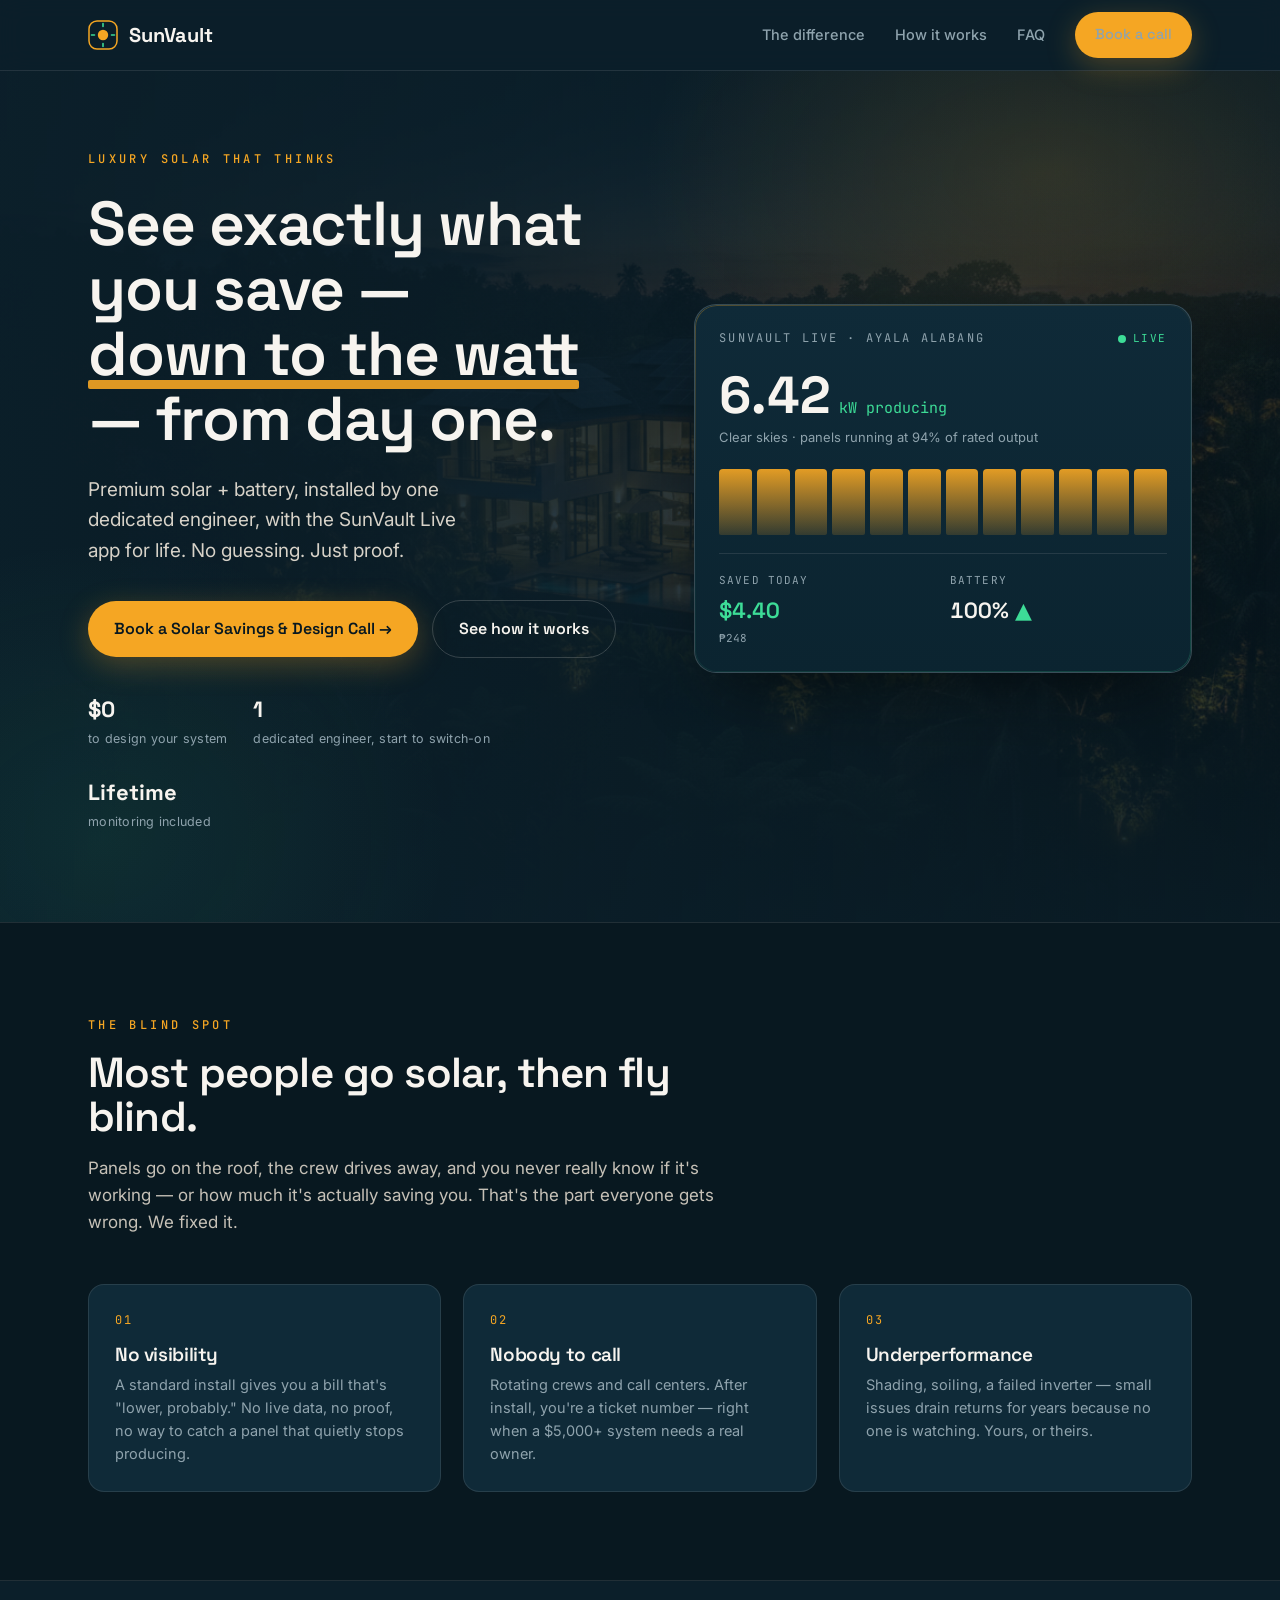
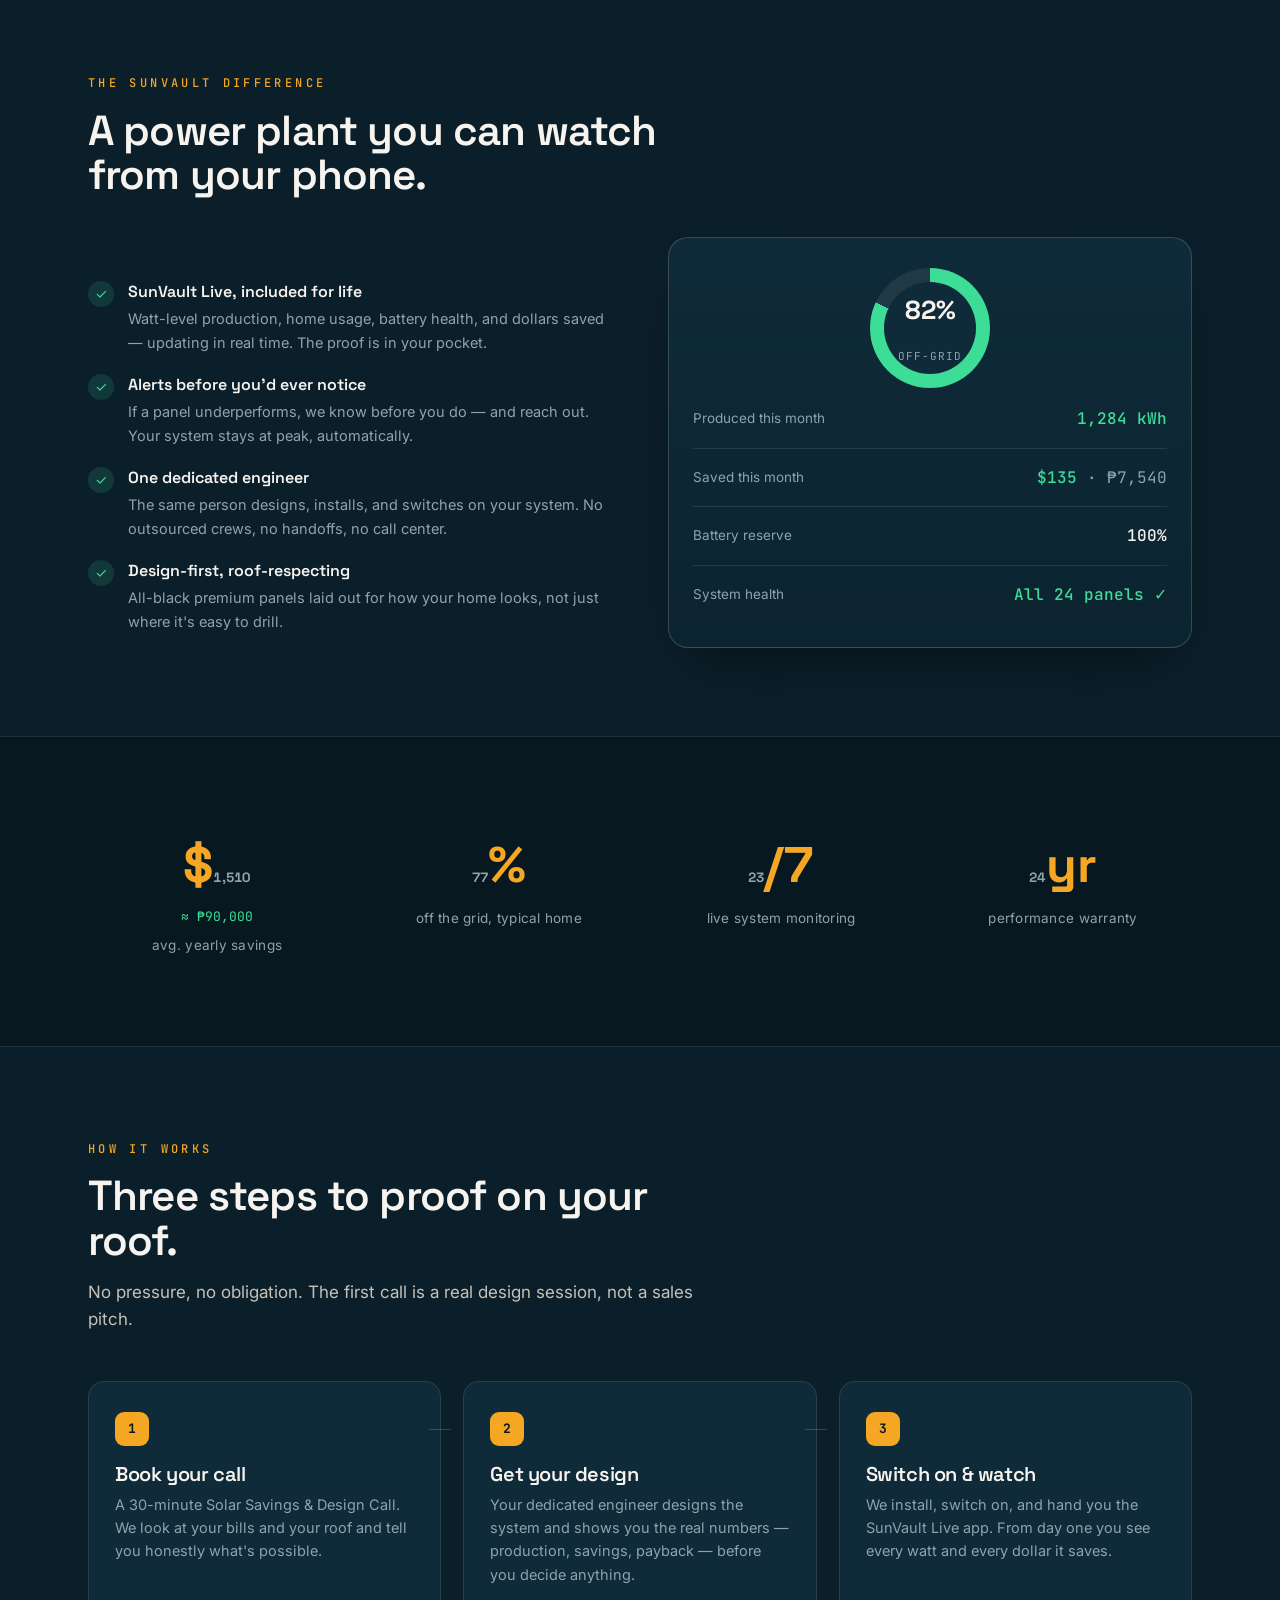
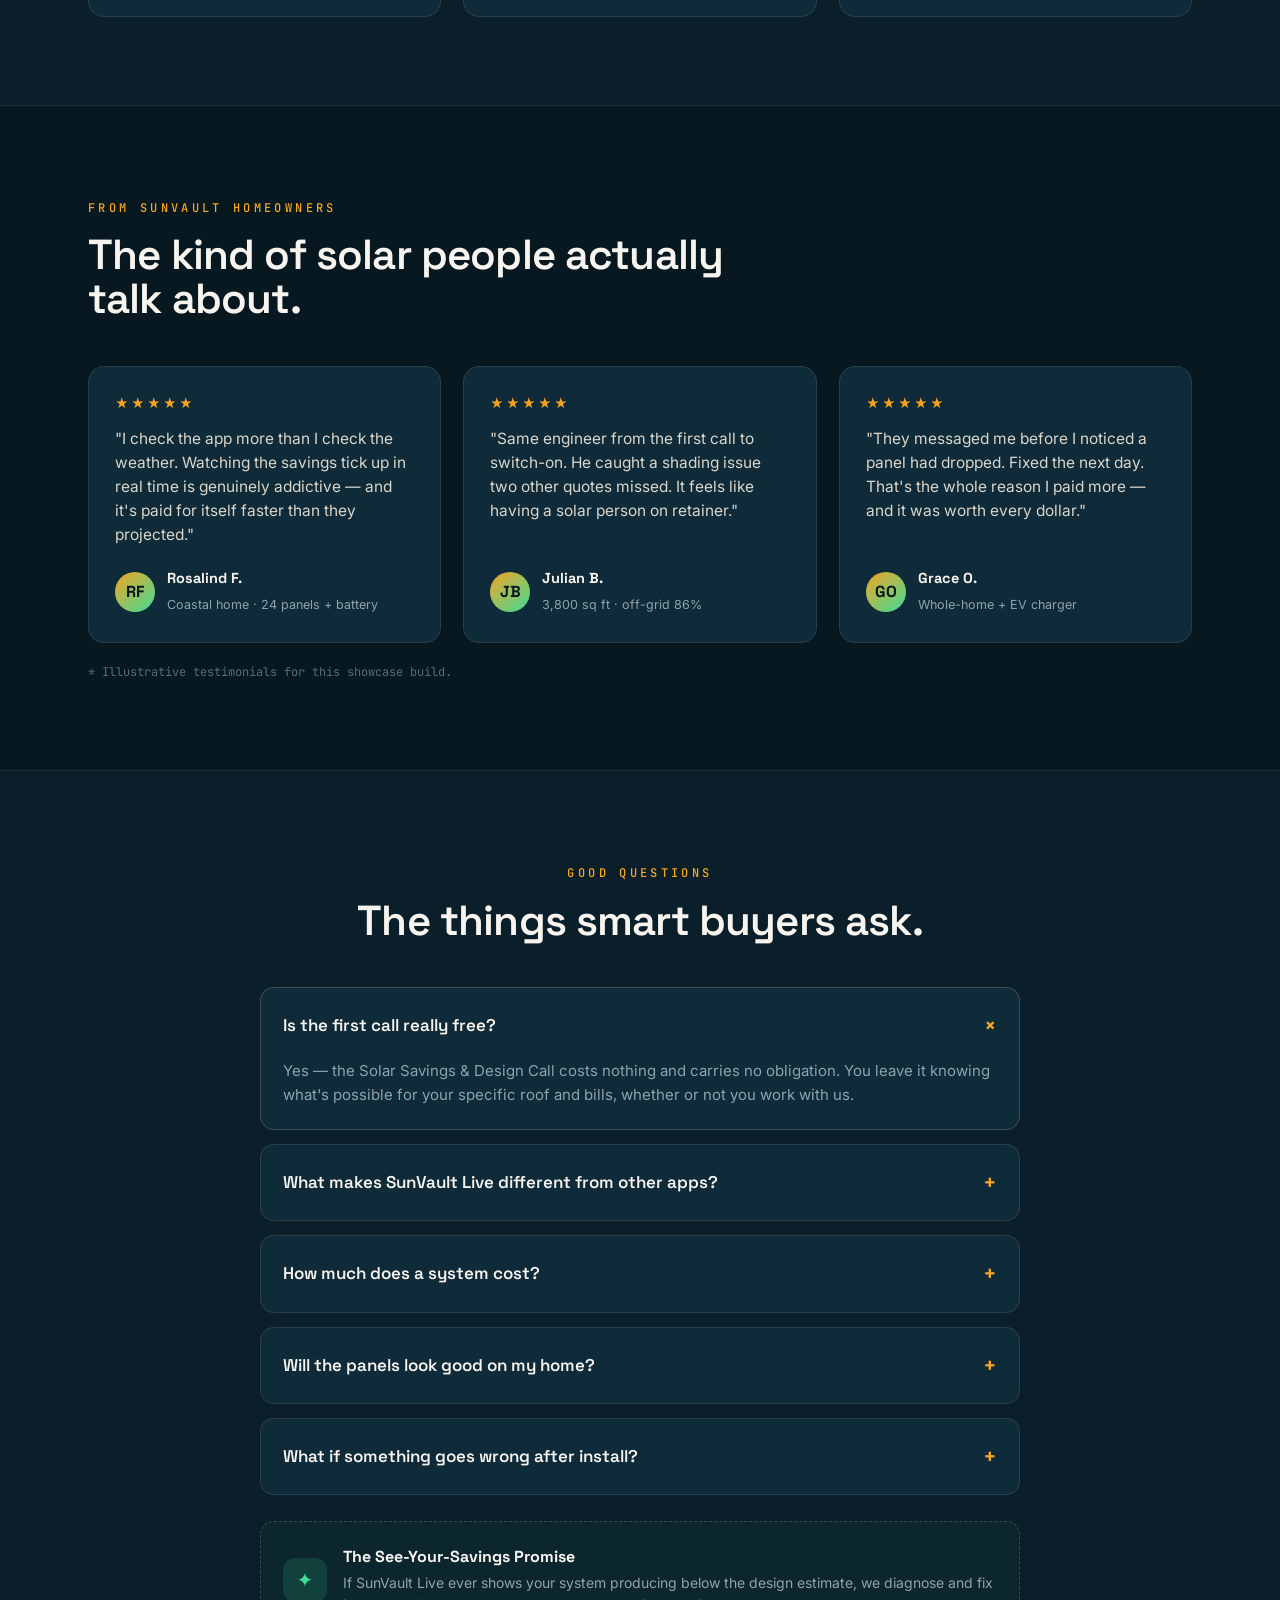
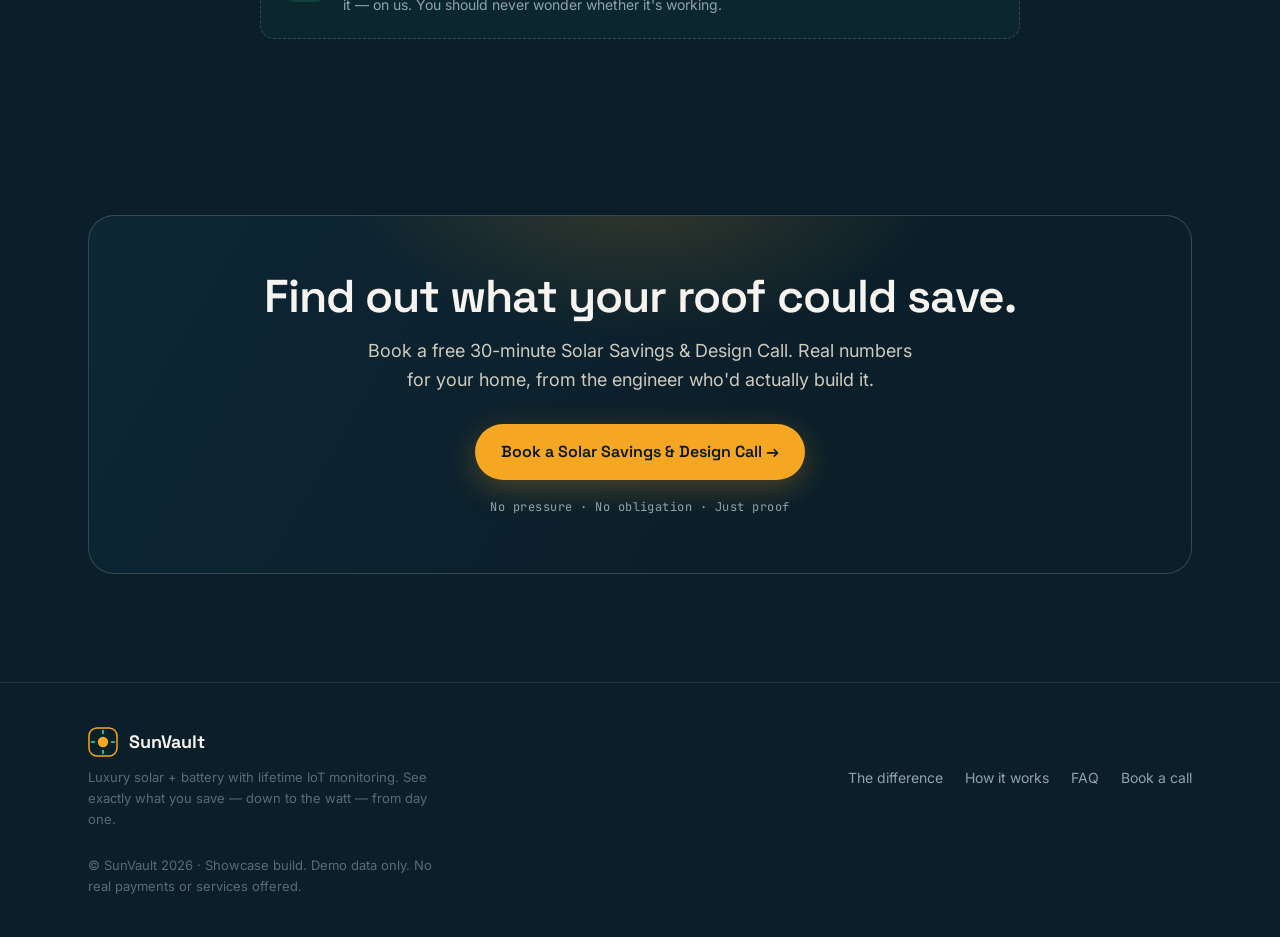
==== landing-page/index.html @ 573a0fbe "SunVault capstone: smart-solar lead-gen system Complete lead-gen system for SunVault (luxury solar +" ====
<!DOCTYPE html>
<html lang="en">
<head>
<meta charset="UTF-8" />
<meta name="viewport" content="width=device-width, initial-scale=1.0" />
<title>SunVault — Luxury Solar That Thinks</title>
<meta name="description" content="Premium solar + battery, installed by one dedicated engineer, with the SunVault Live app for life. See exactly what you save — down to the watt — from day one." />
<link rel="preconnect" href="https://fonts.googleapis.com" />
<link rel="preconnect" href="https://fonts.gstatic.com" crossorigin />
<link href="https://fonts.googleapis.com/css2?family=Space+Grotesk:wght@400;500;600;700&family=Inter:wght@400;500;600&family=JetBrains+Mono:wght@400;500;700&display=swap" rel="stylesheet" />
<style>
  :root{
    --navy:#0B1F2A; --navy-deep:#081820; --navy-panel:#0F2A38;
    --ivory:#F7F4EF; --amber:#F5A623; --amber-deep:#E08A00;
    --green:#3DDC97; --slate:#8FA3AD; --slate-2:#5B6B75;
    --line:rgba(247,244,239,.10); --line-strong:rgba(247,244,239,.18);
    --display:'Space Grotesk',system-ui,sans-serif;
    --body:'Inter',system-ui,sans-serif;
    --mono:'JetBrains Mono',ui-monospace,monospace;
    --maxw:1160px;
  }
  *{box-sizing:border-box;margin:0;padding:0}
  html{scroll-behavior:smooth}
  body{
    background:var(--navy); color:var(--ivory); font-family:var(--body);
    line-height:1.6; -webkit-font-smoothing:antialiased;
    overflow-x:hidden;
  }
  a{color:inherit;text-decoration:none}
  .wrap{max-width:var(--maxw);margin:0 auto;padding:0 28px}
  h1,h2,h3{font-family:var(--display);font-weight:600;line-height:1.05;letter-spacing:-.02em}
  .mono{font-family:var(--mono)}
  .amber{color:var(--amber)} .green{color:var(--green)}
  .eyebrow{
    font-family:var(--mono); font-size:12px; letter-spacing:.28em;
    text-transform:uppercase; color:var(--amber); font-weight:500;
  }

  /* ---------- buttons ---------- */
  .btn{
    display:inline-flex;align-items:center;gap:.6em;
    font-family:var(--display);font-weight:600;font-size:16px;
    padding:15px 26px;border-radius:999px;cursor:pointer;border:0;
    transition:transform .18s ease, box-shadow .18s ease, background .18s ease;
  }
  .btn-primary{background:var(--amber);color:var(--navy-deep);box-shadow:0 8px 30px rgba(245,166,35,.28)}
  .btn-primary:hover{background:var(--amber-deep);transform:translateY(-2px);box-shadow:0 14px 40px rgba(245,166,35,.36)}
  .btn-ghost{background:transparent;color:var(--ivory);border:1px solid var(--line-strong)}
  .btn-ghost:hover{border-color:var(--amber);color:var(--amber)}
  .btn-sm{padding:11px 20px;font-size:14px}

  /* ---------- nav ---------- */
  header.nav{position:sticky;top:0;z-index:50;background:rgba(11,31,42,.82);backdrop-filter:blur(12px);border-bottom:1px solid var(--line)}
  .nav-in{display:flex;align-items:center;justify-content:space-between;height:70px}
  .logo{display:flex;align-items:center;gap:11px;font-family:var(--display);font-weight:700;font-size:20px;letter-spacing:-.01em}
  .logo .mark{width:30px;height:30px;position:relative;flex:0 0 auto}
  .nav-links{display:flex;align-items:center;gap:30px}
  .nav-links a{font-size:14.5px;color:var(--slate);font-weight:500;transition:color .16s}
  .nav-links a:hover{color:var(--ivory)}
  @media(max-width:820px){.nav-links a:not(.btn){display:none}}

  /* ---------- hero ---------- */
  .hero{position:relative;padding:74px 0 90px;overflow:hidden;background:#081820 url("assets/hero.png") center/cover no-repeat}
  .hero:before{content:"";position:absolute;inset:0;background:
    radial-gradient(680px 420px at 82% 12%, rgba(245,166,35,.14), transparent 60%),
    radial-gradient(560px 480px at 8% 90%, rgba(61,220,151,.08), transparent 62%),
    linear-gradient(90deg, rgba(11,31,42,.95) 0%, rgba(11,31,42,.80) 40%, rgba(11,31,42,.42) 100%),
    linear-gradient(180deg, rgba(8,24,32,.82) 0%, rgba(8,24,32,.32) 26%, rgba(8,24,32,.55) 72%, rgba(8,24,32,.97) 100%);
    pointer-events:none}
  .hero-grid{position:relative;display:grid;grid-template-columns:1.05fr .95fr;gap:56px;align-items:center}
  .hero h1{font-size:clamp(38px,5.2vw,62px);margin:20px 0 0}
  .hero h1 .u{position:relative;white-space:nowrap}
  .hero h1 .u:after{content:"";position:absolute;left:0;right:0;bottom:.06em;height:.14em;background:var(--amber);opacity:.9;border-radius:2px}
  .hero p.lede{font-size:19px;color:#D7D2C8;max-width:33ch;margin:24px 0 34px}
  .hero-cta{display:flex;gap:14px;flex-wrap:wrap;align-items:center}
  .trust{display:flex;gap:26px;margin-top:34px;flex-wrap:wrap}
  .trust .t{display:flex;flex-direction:column;gap:2px}
  .trust .t b{font-family:var(--display);font-size:22px}
  .trust .t span{font-size:12.5px;color:var(--slate);letter-spacing:.02em}
  @media(max-width:900px){.hero-grid{grid-template-columns:1fr;gap:44px}.hero p.lede{max-width:46ch}}

  /* ---------- live monitor (signature element) ---------- */
  .monitor{
    background:linear-gradient(180deg,var(--navy-panel),#0b2430);
    border:1px solid var(--line-strong);border-radius:22px;padding:24px;
    box-shadow:0 30px 70px -30px rgba(0,0,0,.7);position:relative;
  }
  .monitor:before{content:"";position:absolute;inset:0;border-radius:22px;padding:1px;
    background:linear-gradient(160deg,rgba(245,166,35,.5),transparent 40%,rgba(61,220,151,.35));
    -webkit-mask:linear-gradient(#000 0 0) content-box,linear-gradient(#000 0 0);
    -webkit-mask-composite:xor;mask-composite:exclude;pointer-events:none;opacity:.6}
  .mon-top{display:flex;align-items:center;justify-content:space-between;margin-bottom:20px}
  .mon-title{font-family:var(--mono);font-size:12px;letter-spacing:.18em;text-transform:uppercase;color:var(--slate)}
  .live{display:inline-flex;align-items:center;gap:7px;font-family:var(--mono);font-size:11px;letter-spacing:.14em;text-transform:uppercase;color:var(--green)}
  .live .dot{width:8px;height:8px;border-radius:50%;background:var(--green);box-shadow:0 0 0 0 rgba(61,220,151,.6);animation:pulse 2s infinite}
  @keyframes pulse{0%{box-shadow:0 0 0 0 rgba(61,220,151,.55)}70%{box-shadow:0 0 0 10px rgba(61,220,151,0)}100%{box-shadow:0 0 0 0 rgba(61,220,151,0)}}
  .mon-hero{display:flex;align-items:baseline;gap:8px}
  .mon-hero .val{font-family:var(--display);font-weight:700;font-size:52px;line-height:1;color:var(--ivory);font-variant-numeric:tabular-nums}
  .mon-hero .unit{font-family:var(--mono);font-size:15px;color:var(--green)}
  .mon-sub{font-size:13px;color:var(--slate);margin-top:6px}
  .bars{display:flex;align-items:flex-end;gap:5px;height:66px;margin:22px 0 6px}
  .bars span{flex:1;height:100%;transform-origin:bottom;background:linear-gradient(180deg,var(--amber),rgba(245,166,35,.18));border-radius:4px 4px 2px 2px;opacity:.92;animation:rise 2.6s ease-in-out infinite}
  @keyframes rise{0%,100%{transform:scaleY(.42)}50%{transform:scaleY(1)}}
  @media (prefers-reduced-motion:reduce){.bars span{transform:scaleY(.7)}}
  .mon-foot{display:grid;grid-template-columns:1fr 1fr;gap:14px;margin-top:18px;border-top:1px solid var(--line);padding-top:18px}
  .mon-stat .k{font-family:var(--mono);font-size:11px;letter-spacing:.1em;text-transform:uppercase;color:var(--slate)}
  .mon-stat .v{font-family:var(--display);font-weight:600;font-size:22px;margin-top:3px;font-variant-numeric:tabular-nums}

  /* ---------- generic section ---------- */
  section{padding:88px 0;position:relative}
  .sec-head{max-width:640px}
  .sec-head h2{font-size:clamp(28px,3.6vw,42px);margin:14px 0 0}
  .sec-head p{color:#C6C1B7;font-size:17px;margin-top:16px}

  .band{background:var(--navy-deep);border-top:1px solid var(--line);border-bottom:1px solid var(--line)}

  /* problem */
  .prob-grid{display:grid;grid-template-columns:repeat(3,1fr);gap:22px;margin-top:48px}
  .prob{background:var(--navy-panel);border:1px solid var(--line);border-radius:16px;padding:26px}
  .prob .n{font-family:var(--mono);font-size:12px;color:var(--amber);letter-spacing:.16em}
  .prob h3{font-size:19px;margin:14px 0 8px}
  .prob p{font-size:14.5px;color:var(--slate)}
  @media(max-width:820px){.prob-grid{grid-template-columns:1fr}}

  /* difference / feature split */
  .feat{display:grid;grid-template-columns:1fr 1fr;gap:56px;align-items:center;margin-top:40px}
  .feat ul{list-style:none;margin-top:26px;display:flex;flex-direction:column;gap:18px}
  .feat li{display:flex;gap:14px}
  .feat li .tick{flex:0 0 auto;width:26px;height:26px;border-radius:50%;background:rgba(61,220,151,.14);color:var(--green);display:grid;place-items:center;font-size:14px;margin-top:2px}
  .feat li b{font-family:var(--display);font-weight:600}
  .feat li p{font-size:14.5px;color:var(--slate);margin-top:3px}
  .app-card{background:linear-gradient(180deg,var(--navy-panel),#0b2430);border:1px solid var(--line-strong);border-radius:20px;padding:24px;box-shadow:0 26px 60px -30px rgba(0,0,0,.7)}
  .app-row{display:flex;align-items:center;justify-content:space-between;padding:16px 0;border-bottom:1px solid var(--line)}
  .app-row:last-child{border-bottom:0}
  .app-row .lbl{font-size:13.5px;color:var(--slate)}
  .app-row .amt{font-family:var(--mono);font-weight:500;font-size:16px}
  .ring{width:120px;height:120px;border-radius:50%;margin:6px auto 2px;display:grid;place-items:center;
    background:conic-gradient(var(--green) 0 82%, rgba(247,244,239,.08) 82% 100%);}
  .ring .in{width:92px;height:92px;border-radius:50%;background:var(--navy-panel);display:grid;place-items:center;text-align:center}
  .ring .in b{font-family:var(--display);font-size:26px}.ring .in span{font-size:11px;color:var(--slate);font-family:var(--mono);letter-spacing:.1em}
  @media(max-width:820px){.feat{grid-template-columns:1fr;gap:36px}}

  /* stats band */
  .stats{display:grid;grid-template-columns:repeat(4,1fr);gap:24px;text-align:center}
  .stats .s b{display:block;font-family:var(--display);font-weight:700;font-size:clamp(34px,4.4vw,50px);color:var(--amber);font-variant-numeric:tabular-nums}
  .stats .s span{font-size:13.5px;color:var(--slate);letter-spacing:.02em}
  .stats .s .peso{display:block;font-family:var(--mono);font-size:13px;color:var(--green);margin:2px 0 4px;letter-spacing:0}
  @media(max-width:720px){.stats{grid-template-columns:1fr 1fr;gap:34px 20px}}

  /* steps */
  .steps{display:grid;grid-template-columns:repeat(3,1fr);gap:22px;margin-top:48px;counter-reset:step}
  .step{position:relative;padding:30px 26px;border:1px solid var(--line);border-radius:16px;background:var(--navy-panel)}
  .step .num{font-family:var(--mono);font-size:13px;color:var(--navy-deep);background:var(--amber);width:34px;height:34px;border-radius:9px;display:grid;place-items:center;font-weight:700;margin-bottom:18px}
  .step h3{font-size:20px;margin-bottom:8px}
  .step p{font-size:14.5px;color:var(--slate)}
  .step .line{position:absolute;top:47px;right:-11px;width:22px;height:1px;background:var(--line-strong)}
  .step:last-child .line{display:none}
  @media(max-width:820px){.steps{grid-template-columns:1fr}.step .line{display:none}}

  /* testimonials */
  .quotes{display:grid;grid-template-columns:repeat(3,1fr);gap:22px;margin-top:44px}
  .q{background:var(--navy-panel);border:1px solid var(--line);border-radius:16px;padding:26px;display:flex;flex-direction:column}
  .q .stars{color:var(--amber);letter-spacing:2px;font-size:13px}
  .q blockquote{font-size:15.5px;color:#DAD6CC;margin:14px 0 20px;line-height:1.55}
  .q .who{display:flex;align-items:center;gap:12px;margin-top:auto}
  .q .av{width:40px;height:40px;border-radius:50%;background:linear-gradient(140deg,var(--amber),var(--green));display:grid;place-items:center;font-family:var(--display);font-weight:700;color:var(--navy-deep)}
  .q .who b{font-family:var(--display);font-size:14.5px;display:block}
  .q .who span{font-size:12.5px;color:var(--slate)}
  @media(max-width:820px){.quotes{grid-template-columns:1fr}}

  /* faq */
  .faq{max-width:760px;margin:44px auto 0}
  details{border:1px solid var(--line);border-radius:14px;padding:0 22px;margin-bottom:14px;background:var(--navy-panel)}
  details[open]{border-color:var(--line-strong)}
  summary{list-style:none;cursor:pointer;padding:20px 0;font-family:var(--display);font-weight:600;font-size:17px;display:flex;justify-content:space-between;align-items:center;gap:16px}
  summary::-webkit-details-marker{display:none}
  summary .pl{color:var(--amber);font-size:22px;transition:transform .2s;flex:0 0 auto}
  details[open] summary .pl{transform:rotate(45deg)}
  details p{color:var(--slate);font-size:15px;padding:0 0 22px;margin-top:-4px}
  .guarantee{display:flex;gap:16px;align-items:center;max-width:760px;margin:26px auto 0;padding:22px;border:1px dashed var(--line-strong);border-radius:14px;background:rgba(61,220,151,.04)}
  .guarantee .g-ic{flex:0 0 auto;width:44px;height:44px;border-radius:12px;background:rgba(61,220,151,.14);display:grid;place-items:center;color:var(--green);font-size:20px}
  .guarantee b{font-family:var(--display)} .guarantee p{font-size:14px;color:var(--slate);margin-top:2px}

  /* final cta */
  .cta-band{background:linear-gradient(120deg,#0d2735,#0b1f2a 60%);border:1px solid var(--line-strong);border-radius:26px;padding:56px;text-align:center;position:relative;overflow:hidden}
  .cta-band:before{content:"";position:absolute;inset:0;background:radial-gradient(500px 260px at 50% -10%,rgba(245,166,35,.18),transparent 60%)}
  .cta-band h2{font-size:clamp(30px,4vw,46px);position:relative}
  .cta-band p{color:#CFCABF;font-size:18px;margin:16px auto 30px;max-width:52ch;position:relative}
  .cta-note{font-family:var(--mono);font-size:12px;color:var(--slate);margin-top:18px;letter-spacing:.04em;position:relative}

  /* footer */
  footer{border-top:1px solid var(--line);padding:44px 0 40px;margin-top:20px}
  .foot-in{display:flex;justify-content:space-between;gap:24px;flex-wrap:wrap;align-items:center}
  .foot-in .logo{font-size:18px}
  footer small{color:var(--slate-2);font-size:13px;display:block;max-width:44ch;margin-top:10px}
  .foot-links{display:flex;gap:22px;font-size:14px;color:var(--slate)}

  :focus-visible{outline:2px solid var(--amber);outline-offset:3px;border-radius:4px}
  @media (prefers-reduced-motion:reduce){*{animation:none !important;transition:none !important;scroll-behavior:auto}}
</style>
</head>
<body>

<!-- NAV -->
<header class="nav">
  <div class="wrap nav-in">
    <a class="logo" href="#top" aria-label="SunVault home">
      <svg class="mark" viewBox="0 0 30 30" fill="none" aria-hidden="true">
        <rect x="1" y="1" width="28" height="28" rx="8" stroke="#F5A623" stroke-width="1.5"/>
        <circle cx="15" cy="15" r="5.2" fill="#F5A623"/>
        <g stroke="#3DDC97" stroke-width="1.6" stroke-linecap="round">
          <path d="M15 3.5v3M15 23.5v3M3.5 15h3M23.5 15h3"/>
        </g>
      </svg>
      SunVault
    </a>
    <nav class="nav-links">
      <a href="#difference">The difference</a>
      <a href="#how">How it works</a>
      <a href="#faq">FAQ</a>
      <a class="btn btn-primary btn-sm" href="https://api.leadconnectorhq.com/widget/booking/HYbkri3gw1CDqlj1TGjp" data-book>Book a call</a>
    </nav>
  </div>
</header>

<main id="top">

<!-- HERO -->
<section class="hero">
  <div class="wrap hero-grid">
    <div>
      <span class="eyebrow">Luxury solar that thinks</span>
      <h1>See exactly what you save — <span class="u">down to the watt</span> — from day one.</h1>
      <p class="lede">Premium solar + battery, installed by one dedicated engineer, with the SunVault&nbsp;Live app for life. No guessing. Just proof.</p>
      <div class="hero-cta">
        <a class="btn btn-primary" href="https://api.leadconnectorhq.com/widget/booking/HYbkri3gw1CDqlj1TGjp" data-book>Book a Solar Savings &amp; Design Call →</a>
        <a class="btn btn-ghost" href="#difference">See how it works</a>
      </div>
      <div class="trust">
        <div class="t"><b>$0</b><span>to design your system</span></div>
        <div class="t"><b>1</b><span>dedicated engineer, start to switch-on</span></div>
        <div class="t"><b>Lifetime</b><span>monitoring included</span></div>
      </div>
    </div>

    <!-- SIGNATURE: live monitor -->
    <div class="monitor" role="img" aria-label="Live energy monitor showing real-time solar production and savings">
      <div class="mon-top">
        <span class="mon-title">SunVault Live · Ayala Alabang</span>
        <span class="live"><span class="dot"></span>Live</span>
      </div>
      <div class="mon-hero">
        <span class="val" data-count="6.42" data-dec="2">0.00</span>
        <span class="unit">kW producing</span>
      </div>
      <div class="mon-sub">Clear skies · panels running at 94% of rated output</div>
      <div class="bars" aria-hidden="true">
        <span style="animation-delay:0s"></span><span style="animation-delay:.2s"></span>
        <span style="animation-delay:.4s"></span><span style="animation-delay:.15s"></span>
        <span style="animation-delay:.5s"></span><span style="animation-delay:.3s"></span>
        <span style="animation-delay:.6s"></span><span style="animation-delay:.1s"></span>
        <span style="animation-delay:.45s"></span><span style="animation-delay:.25s"></span>
        <span style="animation-delay:.55s"></span><span style="animation-delay:.35s"></span>
      </div>
      <div class="mon-foot">
        <div class="mon-stat"><div class="k">Saved today</div><div class="v green">$<span data-count="4.40" data-dec="2">0</span></div><div style="font-family:var(--mono);font-size:11px;color:var(--slate);margin-top:2px">₱248</div></div>
        <div class="mon-stat"><div class="k">Battery</div><div class="v">100%<span style="color:var(--green)"> ▲</span></div></div>
      </div>
    </div>
  </div>
</section>

<!-- PROBLEM -->
<section class="band" id="problem">
  <div class="wrap">
    <div class="sec-head">
      <span class="eyebrow">The blind spot</span>
      <h2>Most people go solar, then fly blind.</h2>
      <p>Panels go on the roof, the crew drives away, and you never really know if it's working — or how much it's actually saving you. That's the part everyone gets wrong. We fixed it.</p>
    </div>
    <div class="prob-grid">
      <div class="prob"><div class="n">01</div><h3>No visibility</h3><p>A standard install gives you a bill that's "lower, probably." No live data, no proof, no way to catch a panel that quietly stops producing.</p></div>
      <div class="prob"><div class="n">02</div><h3>Nobody to call</h3><p>Rotating crews and call centers. After install, you're a ticket number — right when a $5,000+ system needs a real owner.</p></div>
      <div class="prob"><div class="n">03</div><h3>Underperformance</h3><p>Shading, soiling, a failed inverter — small issues drain returns for years because no one is watching. Yours, or theirs.</p></div>
    </div>
  </div>
</section>

<!-- DIFFERENCE -->
<section id="difference">
  <div class="wrap">
    <div class="sec-head">
      <span class="eyebrow">The SunVault difference</span>
      <h2>A power plant you can watch from your phone.</h2>
    </div>
    <div class="feat">
      <div>
        <ul>
          <li><span class="tick">✓</span><div><b>SunVault Live, included for life</b><p>Watt-level production, home usage, battery health, and dollars saved — updating in real time. The proof is in your pocket.</p></div></li>
          <li><span class="tick">✓</span><div><b>Alerts before you'd ever notice</b><p>If a panel underperforms, we know before you do — and reach out. Your system stays at peak, automatically.</p></div></li>
          <li><span class="tick">✓</span><div><b>One dedicated engineer</b><p>The same person designs, installs, and switches on your system. No outsourced crews, no handoffs, no call center.</p></div></li>
          <li><span class="tick">✓</span><div><b>Design-first, roof-respecting</b><p>All-black premium panels laid out for how your home looks, not just where it's easy to drill.</p></div></li>
        </ul>
      </div>
      <div class="app-card" aria-label="SunVault Live app summary">
        <div class="ring"><div class="in"><b>82%</b><span>OFF-GRID</span></div></div>
        <div class="app-row"><span class="lbl">Produced this month</span><span class="amt green">1,284 kWh</span></div>
        <div class="app-row"><span class="lbl">Saved this month</span><span class="amt green">$135 <span style="color:var(--slate);font-weight:400">· ₱7,540</span></span></div>
        <div class="app-row"><span class="lbl">Battery reserve</span><span class="amt">100%</span></div>
        <div class="app-row"><span class="lbl">System health</span><span class="amt green">All 24 panels ✓</span></div>
      </div>
    </div>
  </div>
</section>

<!-- STATS -->
<section class="band">
  <div class="wrap stats" id="stats">
    <div class="s"><b>$<span data-count="1600">0</span></b><span class="peso">≈ ₱90,000</span><span>avg. yearly savings</span></div>
    <div class="s"><b><span data-count="82">0</span>%</b><span>off the grid, typical home</span></div>
    <div class="s"><b><span data-count="24">0</span>/7</b><span>live system monitoring</span></div>
    <div class="s"><b><span data-count="25">0</span>yr</b><span>performance warranty</span></div>
  </div>
</section>

<!-- HOW IT WORKS -->
<section id="how">
  <div class="wrap">
    <div class="sec-head">
      <span class="eyebrow">How it works</span>
      <h2>Three steps to proof on your roof.</h2>
      <p>No pressure, no obligation. The first call is a real design session, not a sales pitch.</p>
    </div>
    <div class="steps">
      <div class="step"><div class="num">1</div><span class="line"></span><h3>Book your call</h3><p>A 30-minute Solar Savings &amp; Design Call. We look at your bills and your roof and tell you honestly what's possible.</p></div>
      <div class="step"><div class="num">2</div><span class="line"></span><h3>Get your design</h3><p>Your dedicated engineer designs the system and shows you the real numbers — production, savings, payback — before you decide anything.</p></div>
      <div class="step"><div class="num">3</div><h3>Switch on &amp; watch</h3><p>We install, switch on, and hand you the SunVault Live app. From day one you see every watt and every dollar it saves.</p></div>
    </div>
  </div>
</section>

<!-- TESTIMONIALS -->
<section class="band" id="proof">
  <div class="wrap">
    <div class="sec-head">
      <span class="eyebrow">From SunVault homeowners</span>
      <h2>The kind of solar people actually talk about.</h2>
    </div>
    <div class="quotes">
      <div class="q">
        <div class="stars">★★★★★</div>
        <blockquote>"I check the app more than I check the weather. Watching the savings tick up in real time is genuinely addictive — and it's paid for itself faster than they projected."</blockquote>
        <div class="who"><div class="av">RF</div><div><b>Rosalind F.</b><span>Coastal home · 24 panels + battery</span></div></div>
      </div>
      <div class="q">
        <div class="stars">★★★★★</div>
        <blockquote>"Same engineer from the first call to switch-on. He caught a shading issue two other quotes missed. It feels like having a solar person on retainer."</blockquote>
        <div class="who"><div class="av">JB</div><div><b>Julian B.</b><span>3,800 sq ft · off-grid 86%</span></div></div>
      </div>
      <div class="q">
        <div class="stars">★★★★★</div>
        <blockquote>"They messaged me before I noticed a panel had dropped. Fixed the next day. That's the whole reason I paid more — and it was worth every dollar."</blockquote>
        <div class="who"><div class="av">GO</div><div><b>Grace O.</b><span>Whole-home + EV charger</span></div></div>
      </div>
    </div>
    <p style="font-size:12px;color:var(--slate-2);margin-top:20px;font-family:var(--mono)">* Illustrative testimonials for this showcase build.</p>
  </div>
</section>

<!-- FAQ + GUARANTEE -->
<section id="faq">
  <div class="wrap">
    <div class="sec-head" style="margin:0 auto;text-align:center">
      <span class="eyebrow">Good questions</span>
      <h2>The things smart buyers ask.</h2>
    </div>
    <div class="faq">
      <details open><summary>Is the first call really free?<span class="pl">+</span></summary><p>Yes — the Solar Savings &amp; Design Call costs nothing and carries no obligation. You leave it knowing what's possible for your specific roof and bills, whether or not you work with us.</p></details>
      <details><summary>What makes SunVault Live different from other apps?<span class="pl">+</span></summary><p>Most installers hand you a generic portal, if anything. SunVault Live is watt-level and proactive: we monitor your system 24/7 and reach out the moment anything underperforms, so you never leave savings on the table.</p></details>
      <details><summary>How much does a system cost?<span class="pl">+</span></summary><p>Most premium homes land between $3,200 and $12,150 (₱180,000–₱680,000) depending on size, battery, and whether you add EV charging. We show you the exact number — and the payback period — on your design call, before you commit to anything.</p></details>
      <details><summary>Will the panels look good on my home?<span class="pl">+</span></summary><p>That's a design decision, not an afterthought. We use all-black premium panels and lay them out for how your home reads from the street, not just for install convenience.</p></details>
      <details><summary>What if something goes wrong after install?<span class="pl">+</span></summary><p>Your dedicated engineer stays your point of contact, and SunVault Live means we usually spot issues before you do. Systems are covered by a 25-year performance warranty.</p></details>
    </div>
    <div class="guarantee">
      <div class="g-ic">✦</div>
      <div><b>The See-Your-Savings Promise</b><p>If SunVault Live ever shows your system producing below the design estimate, we diagnose and fix it — on us. You should never wonder whether it's working.</p></div>
    </div>
  </div>
</section>

<!-- FINAL CTA -->
<section>
  <div class="wrap">
    <div class="cta-band">
      <h2>Find out what your roof could save.</h2>
      <p>Book a free 30-minute Solar Savings &amp; Design Call. Real numbers for your home, from the engineer who'd actually build it.</p>
      <a class="btn btn-primary" href="https://api.leadconnectorhq.com/widget/booking/HYbkri3gw1CDqlj1TGjp" data-book>Book a Solar Savings &amp; Design Call →</a>
      <div class="cta-note">No pressure · No obligation · Just proof</div>
    </div>
  </div>
</section>

</main>

<footer>
  <div class="wrap foot-in">
    <div>
      <a class="logo" href="#top">
        <svg class="mark" viewBox="0 0 30 30" fill="none" aria-hidden="true">
          <rect x="1" y="1" width="28" height="28" rx="8" stroke="#F5A623" stroke-width="1.5"/>
          <circle cx="15" cy="15" r="5.2" fill="#F5A623"/>
          <g stroke="#3DDC97" stroke-width="1.6" stroke-linecap="round"><path d="M15 3.5v3M15 23.5v3M3.5 15h3M23.5 15h3"/></g>
        </svg>
        SunVault
      </a>
      <small>Luxury solar + battery with lifetime IoT monitoring. See exactly what you save — down to the watt — from day one.</small>
    </div>
    <div class="foot-links">
      <a href="#difference">The difference</a>
      <a href="#how">How it works</a>
      <a href="#faq">FAQ</a>
      <a href="https://api.leadconnectorhq.com/widget/booking/HYbkri3gw1CDqlj1TGjp" data-book>Book a call</a>
    </div>
  </div>
  <div class="wrap" style="margin-top:26px"><small style="color:var(--slate-2)">© SunVault 2026 · Showcase build. Demo data only. No real payments or services offered.</small></div>
</footer>

<script>
  // Count-up on view (respects reduced motion)
  const reduce = window.matchMedia('(prefers-reduced-motion: reduce)').matches;
  const els = document.querySelectorAll('[data-count]');
  const fmt = (n,dec)=> dec ? n.toFixed(dec) : Math.round(n).toLocaleString();
  function run(el){
    const target = parseFloat(el.dataset.count);
    const dec = parseInt(el.dataset.dec||'0',10);
    if(reduce){ el.textContent = fmt(target,dec); return; }
    const dur = 1400; const start = performance.now();
    function tick(now){
      const p = Math.min((now-start)/dur,1);
      const eased = 1-Math.pow(1-p,3);
      el.textContent = fmt(target*eased,dec);
      if(p<1) requestAnimationFrame(tick); else el.textContent = fmt(target,dec);
    }
    requestAnimationFrame(tick);
  }
  const io = new IntersectionObserver((entries)=>{
    entries.forEach(e=>{ if(e.isIntersecting){ run(e.target); io.unobserve(e.target); }});
  },{threshold:.5});
  els.forEach(el=>io.observe(el));

  // Gentle "live" flicker on the hero kW value after it counts up
  if(!reduce){
    setTimeout(()=>{
      const live = document.querySelector('.mon-hero .val');
      if(!live) return;
      setInterval(()=>{
        const base = 6.42 + (Math.sin(Date.now()/1400)*0.18);
        live.textContent = base.toFixed(2);
      }, 1600);
    }, 2200);
  }
</script>
</body>
</html>
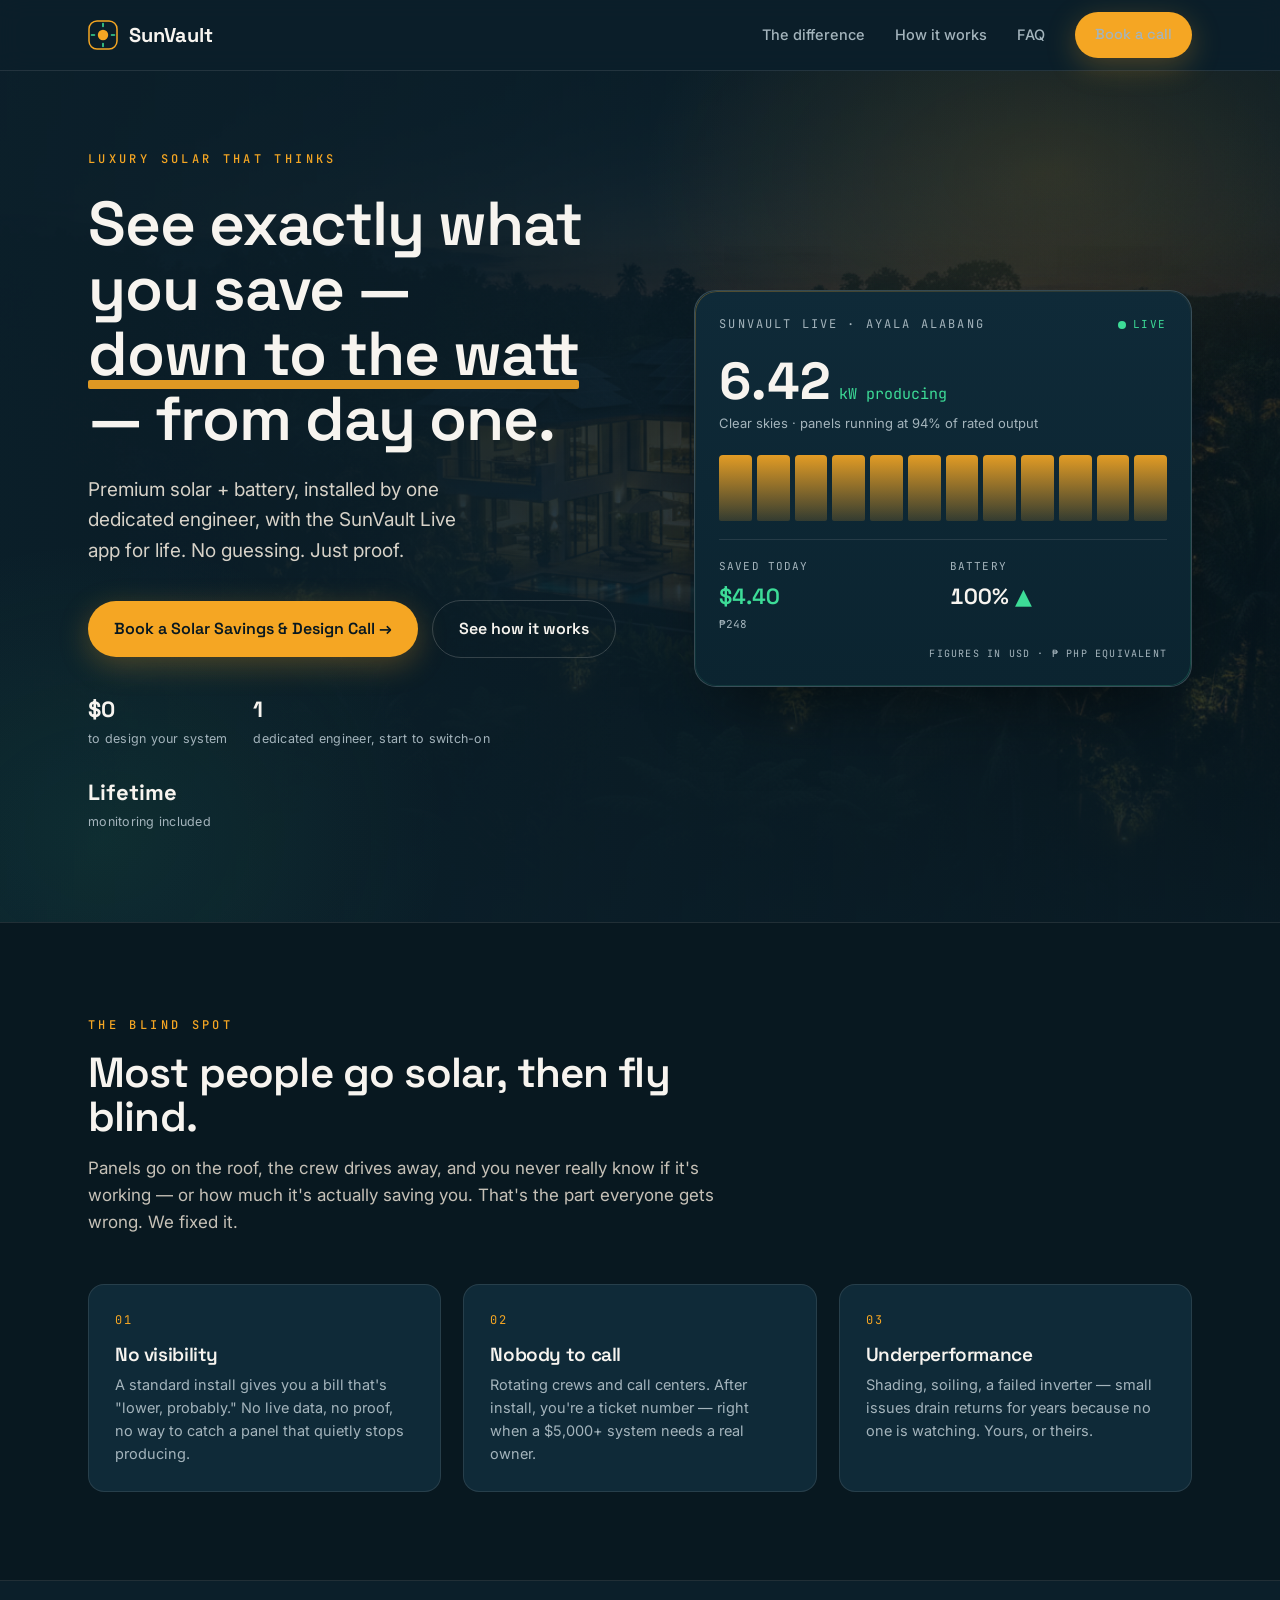
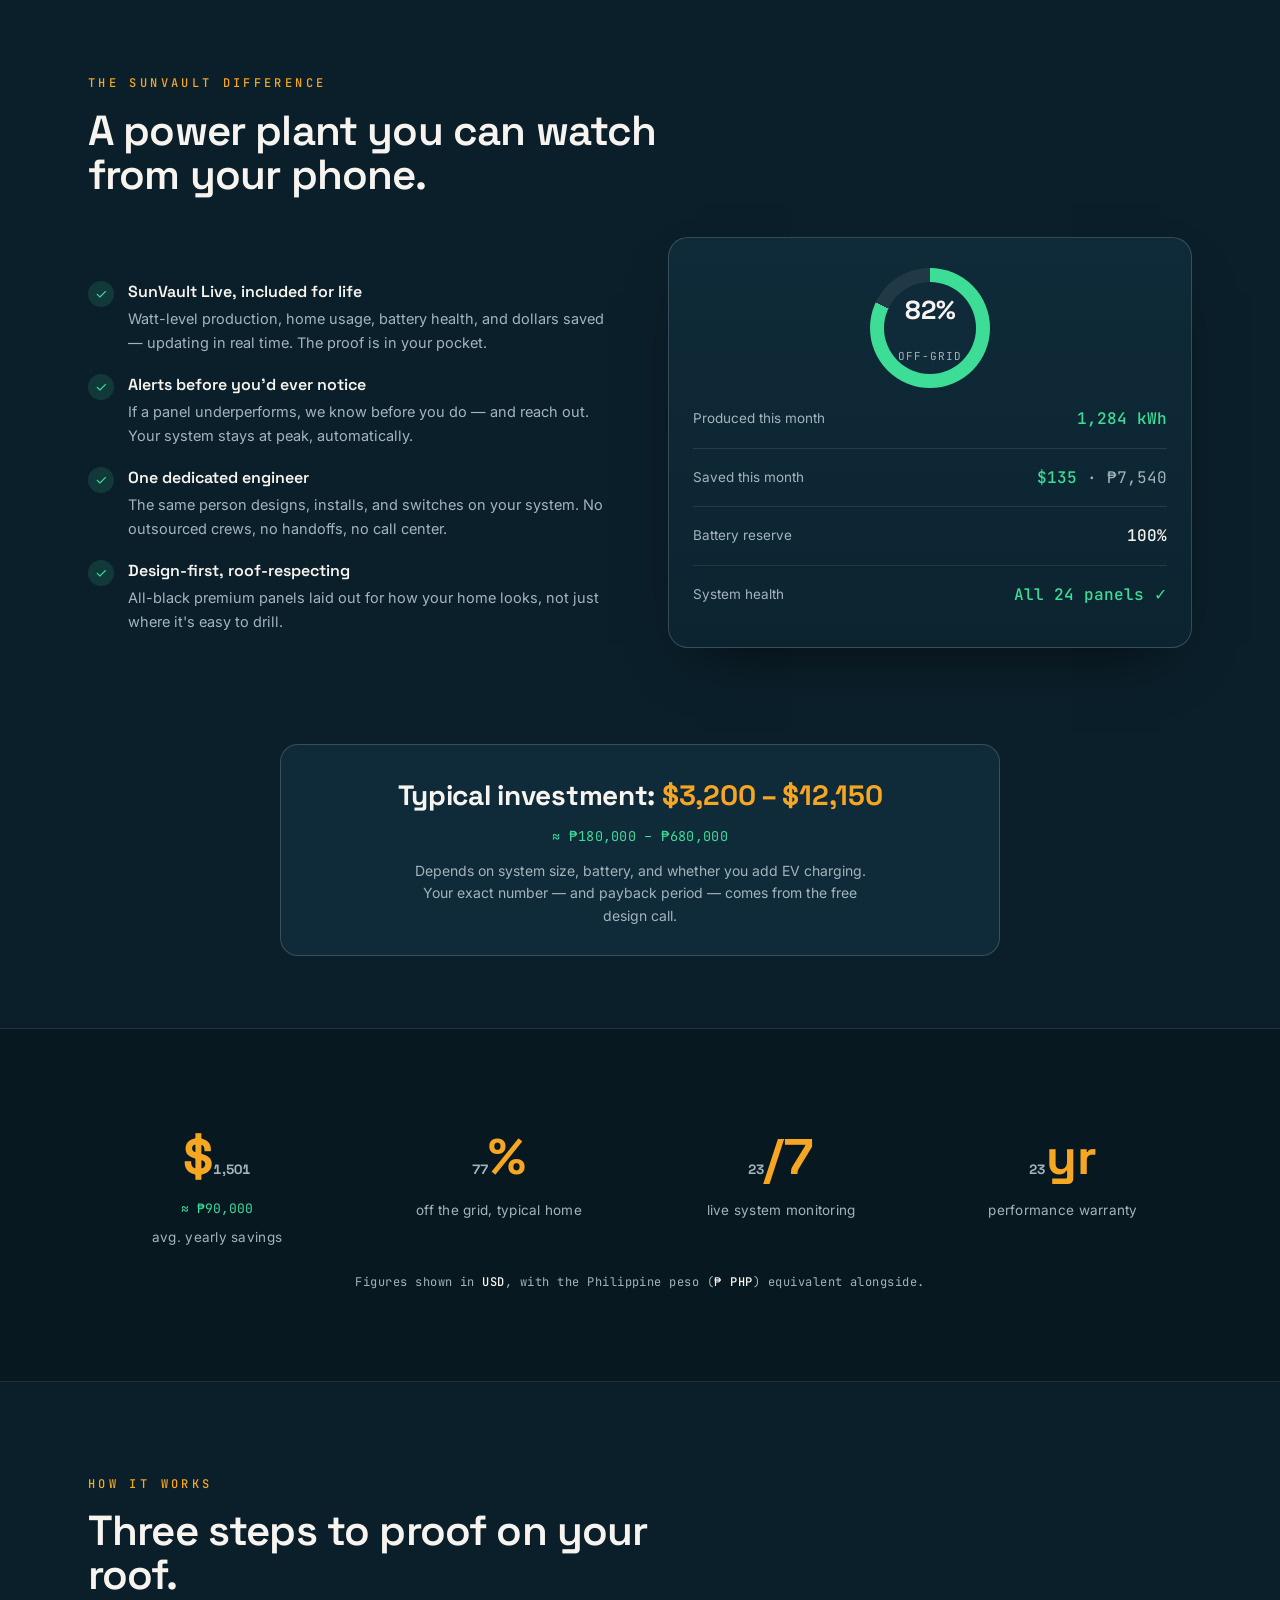
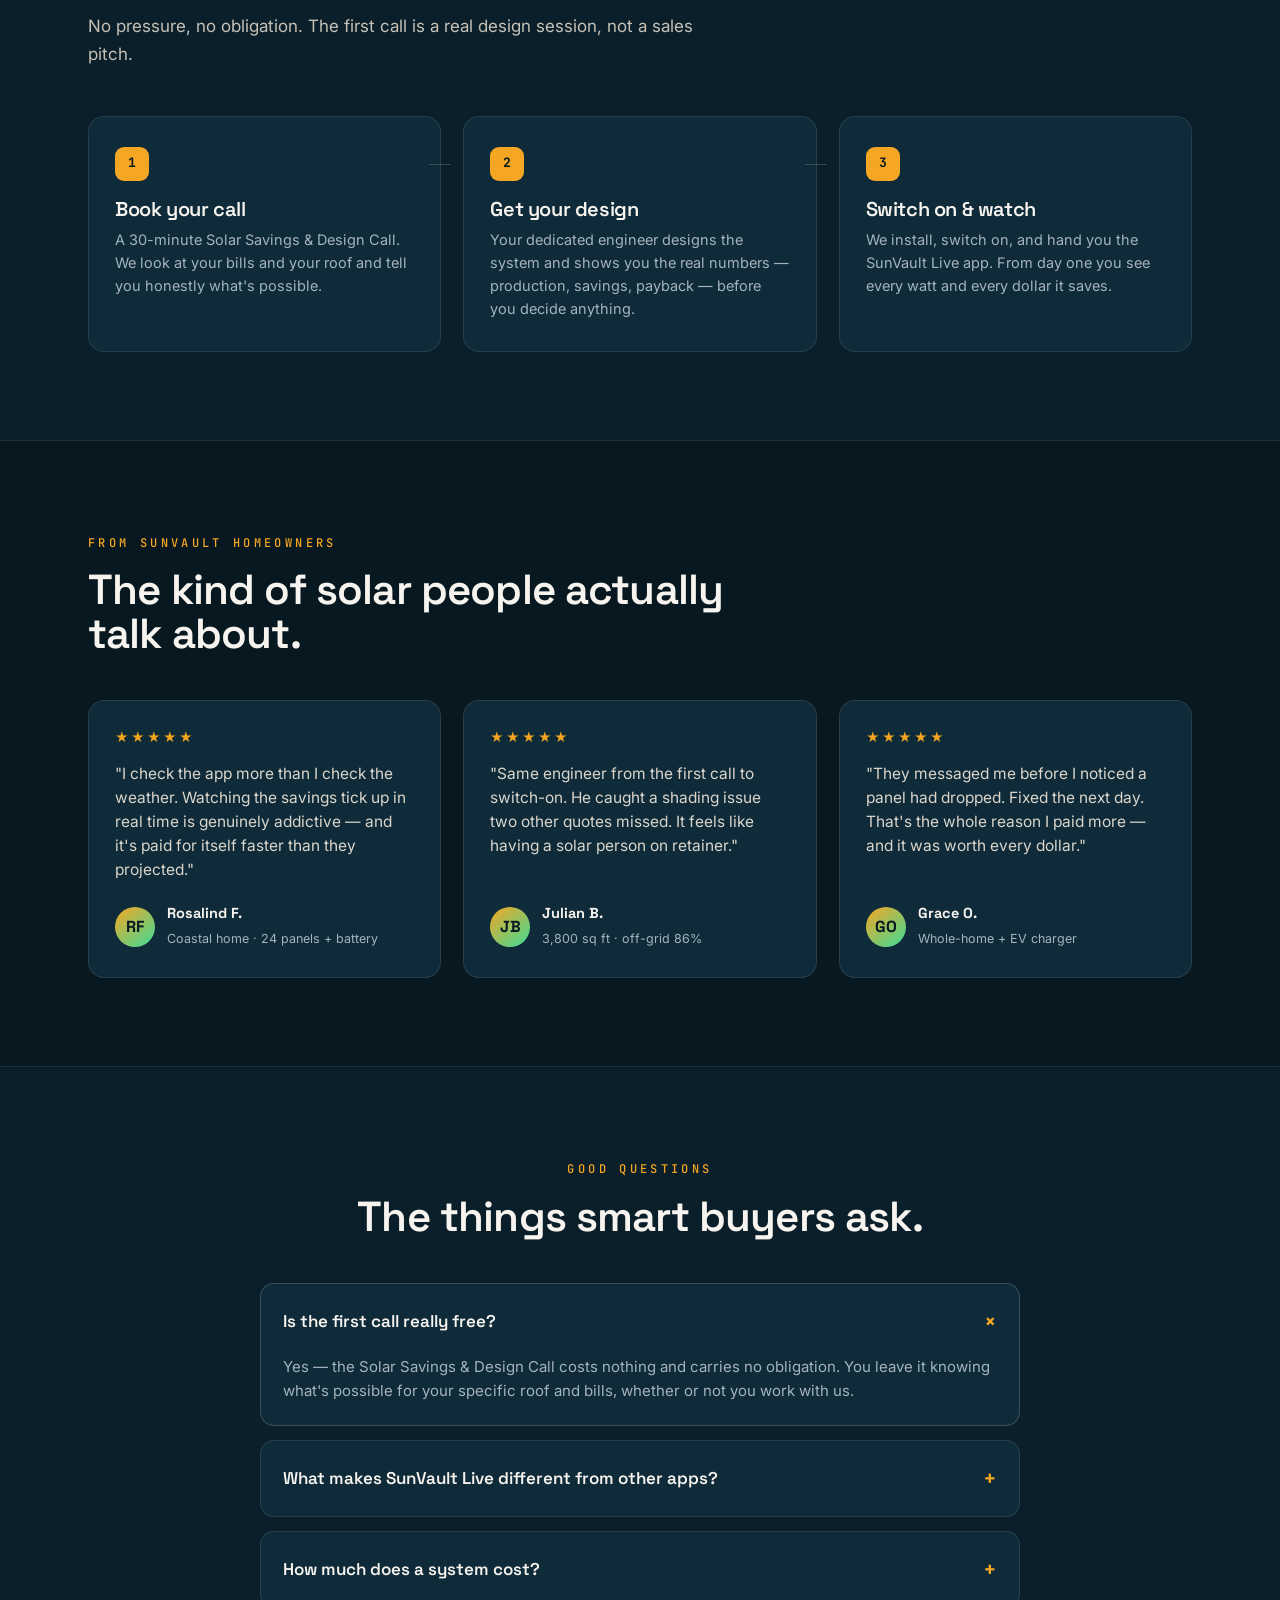
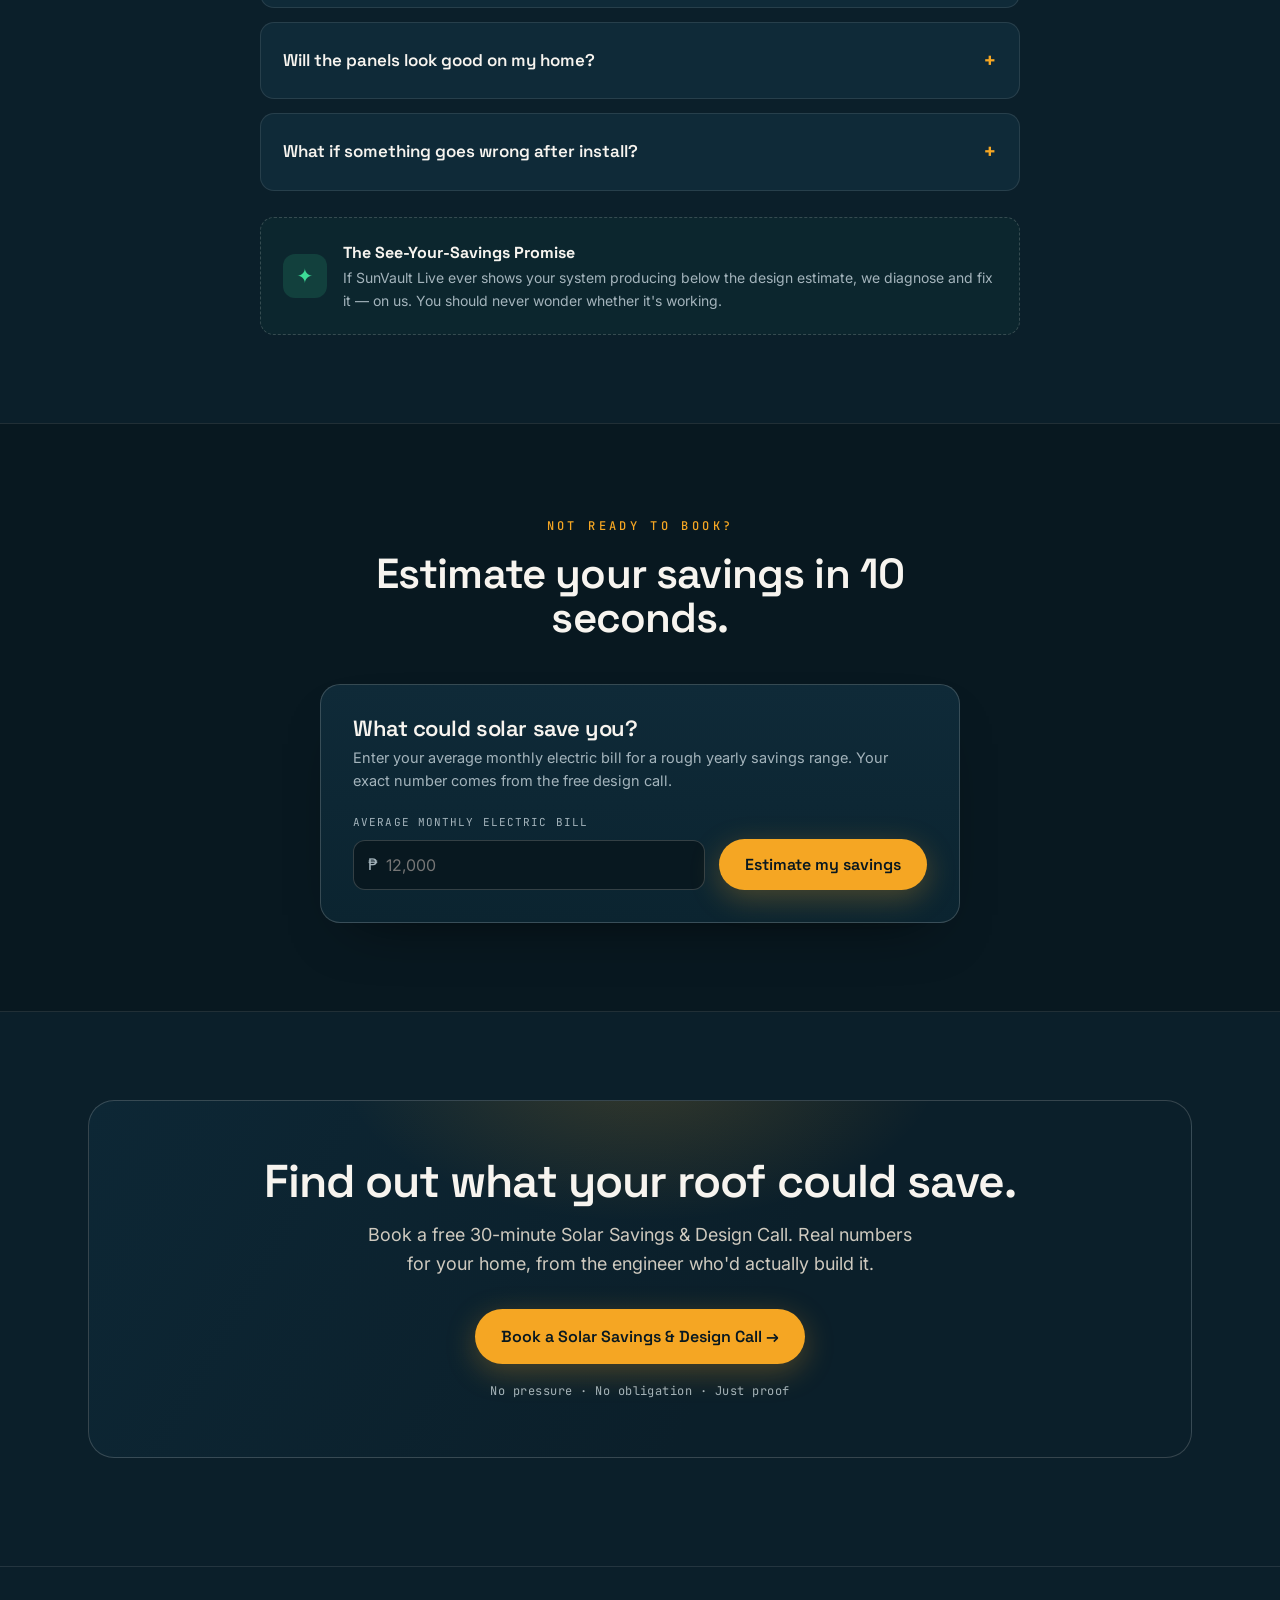
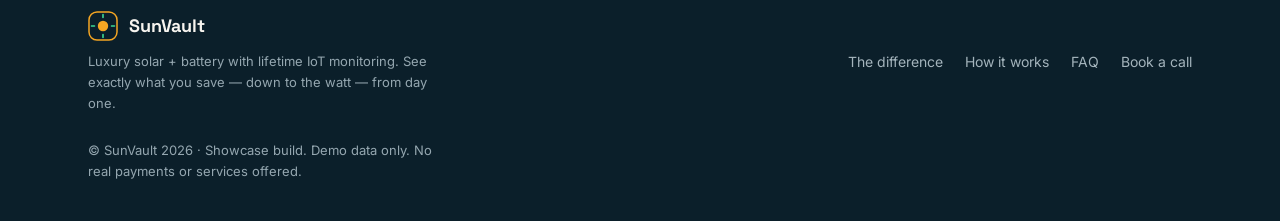
==== commit 6e437e71: "Landing page: conversion + a11y improvements - Estimate-your-savings calculator (after FAQ) + hero '" ====
--- a/landing-page/index.html
+++ b/landing-page/index.html
@@ -12,7 +12,7 @@
   :root{
     --navy:#0B1F2A; --navy-deep:#081820; --navy-panel:#0F2A38;
     --ivory:#F7F4EF; --amber:#F5A623; --amber-deep:#E08A00;
-    --green:#3DDC97; --slate:#8FA3AD; --slate-2:#5B6B75;
+    --green:#3DDC97; --slate:#A4B4BC; --slate-2:#95A7B0;
     --line:rgba(247,244,239,.10); --line-strong:rgba(247,244,239,.18);
     --display:'Space Grotesk',system-ui,sans-serif;
     --body:'Inter',system-ui,sans-serif;
@@ -183,7 +183,8 @@
 
   /* final cta */
   .cta-band{background:linear-gradient(120deg,#0d2735,#0b1f2a 60%);border:1px solid var(--line-strong);border-radius:26px;padding:56px;text-align:center;position:relative;overflow:hidden}
-  .cta-band:before{content:"";position:absolute;inset:0;background:radial-gradient(500px 260px at 50% -10%,rgba(245,166,35,.18),transparent 60%)}
+  .cta-band:before{content:"";position:absolute;inset:0;background:radial-gradient(500px 260px at 50% -10%,rgba(245,166,35,.18),transparent 60%);pointer-events:none}
+  .cta-band .btn{position:relative;z-index:1}
   .cta-band h2{font-size:clamp(30px,4vw,46px);position:relative}
   .cta-band p{color:#CFCABF;font-size:18px;margin:16px auto 30px;max-width:52ch;position:relative}
   .cta-note{font-family:var(--mono);font-size:12px;color:var(--slate);margin-top:18px;letter-spacing:.04em;position:relative}
@@ -194,6 +195,40 @@
   .foot-in .logo{font-size:18px}
   footer small{color:var(--slate-2);font-size:13px;display:block;max-width:44ch;margin-top:10px}
   .foot-links{display:flex;gap:22px;font-size:14px;color:var(--slate)}
+
+  /* hero overflow safeguard on mobile stack */
+  .hero-grid > *{min-width:0}
+  .monitor{max-width:100%}
+
+  /* currency note */
+  .cur-note{text-align:center;font-family:var(--mono);font-size:12px;letter-spacing:.04em;color:var(--slate);margin-top:24px}
+  .cur-note b{color:var(--ivory);font-weight:500}
+  .mon-cur{font-family:var(--mono);font-size:10px;letter-spacing:.12em;text-transform:uppercase;color:var(--slate);margin-top:12px;text-align:right}
+
+  /* pricing strip */
+  .pricing-strip{max-width:720px;margin:0 auto;text-align:center;background:var(--navy-panel);border:1px solid var(--line-strong);border-radius:18px;padding:28px 30px}
+  .pricing-strip .big{font-family:var(--display);font-weight:700;font-size:clamp(21px,3vw,28px);color:var(--ivory);letter-spacing:-.01em}
+  .pricing-strip .big b{color:var(--amber)}
+  .pricing-strip .peso{display:block;font-family:var(--mono);font-size:13.5px;color:var(--green);margin-top:8px;letter-spacing:.02em}
+  .pricing-strip .note{font-size:14px;color:var(--slate);margin-top:12px;max-width:52ch;margin-left:auto;margin-right:auto}
+
+  /* estimate calculator */
+  .estimate{max-width:640px;margin:44px auto 0;background:linear-gradient(180deg,var(--navy-panel),#0b2430);border:1px solid var(--line-strong);border-radius:20px;padding:32px;box-shadow:0 26px 60px -34px rgba(0,0,0,.7)}
+  .estimate h3{font-size:22px;margin-bottom:6px}
+  .estimate .sub{font-size:14.5px;color:var(--slate);margin-bottom:22px}
+  .est-row{display:flex;gap:14px;flex-wrap:wrap;align-items:flex-end}
+  .est-field{flex:1 1 220px;display:flex;flex-direction:column;gap:8px}
+  .est-field label{font-family:var(--mono);font-size:11px;letter-spacing:.1em;text-transform:uppercase;color:var(--slate)}
+  .inputwrap{display:flex;align-items:center;background:var(--navy-deep);border:1px solid var(--line-strong);border-radius:12px;padding:0 14px}
+  .inputwrap span{color:var(--slate);font-family:var(--mono);font-size:16px}
+  .inputwrap input{background:transparent;border:0;color:var(--ivory);font-family:var(--body);font-size:16px;padding:14px 8px;width:100%;outline:none}
+  .est-out{margin-top:22px;padding:22px;border-radius:14px;background:rgba(61,220,151,.07);border:1px solid rgba(61,220,151,.25);display:none}
+  .est-out.show{display:block}
+  .est-out .amt{font-family:var(--display);font-weight:700;font-size:clamp(23px,4vw,32px);color:var(--green);letter-spacing:-.01em}
+  .est-out .usd{font-size:14px;color:var(--slate);margin-top:6px}
+  .est-out .cta-line{margin-top:14px;font-size:14px;color:#C6C1B7}
+  .est-err{color:var(--amber);font-size:13px;margin-top:12px;display:none}
+  .est-err.show{display:block}
 
   :focus-visible{outline:2px solid var(--amber);outline-offset:3px;border-radius:4px}
   @media (prefers-reduced-motion:reduce){*{animation:none !important;transition:none !important;scroll-behavior:auto}}
@@ -218,7 +253,7 @@
       <a href="#difference">The difference</a>
       <a href="#how">How it works</a>
       <a href="#faq">FAQ</a>
-      <a class="btn btn-primary btn-sm" href="https://api.leadconnectorhq.com/widget/booking/HYbkri3gw1CDqlj1TGjp" data-book>Book a call</a>
+      <a class="btn btn-primary btn-sm" href="https://api.leadconnectorhq.com/widget/booking/HYbkri3gw1CDqlj1TGjp" data-book target="_blank" rel="noopener noreferrer">Book a call</a>
     </nav>
   </div>
 </header>
@@ -233,8 +268,8 @@
       <h1>See exactly what you save — <span class="u">down to the watt</span> — from day one.</h1>
       <p class="lede">Premium solar + battery, installed by one dedicated engineer, with the SunVault&nbsp;Live app for life. No guessing. Just proof.</p>
       <div class="hero-cta">
-        <a class="btn btn-primary" href="https://api.leadconnectorhq.com/widget/booking/HYbkri3gw1CDqlj1TGjp" data-book>Book a Solar Savings &amp; Design Call →</a>
-        <a class="btn btn-ghost" href="#difference">See how it works</a>
+        <a class="btn btn-primary" href="https://api.leadconnectorhq.com/widget/booking/HYbkri3gw1CDqlj1TGjp" data-book target="_blank" rel="noopener noreferrer">Book a Solar Savings &amp; Design Call →</a>
+        <a class="btn btn-ghost" href="#estimate">See how it works</a>
       </div>
       <div class="trust">
         <div class="t"><b>$0</b><span>to design your system</span></div>
@@ -266,6 +301,7 @@
         <div class="mon-stat"><div class="k">Saved today</div><div class="v green">$<span data-count="4.40" data-dec="2">0</span></div><div style="font-family:var(--mono);font-size:11px;color:var(--slate);margin-top:2px">₱248</div></div>
         <div class="mon-stat"><div class="k">Battery</div><div class="v">100%<span style="color:var(--green)"> ▲</span></div></div>
       </div>
+      <div class="mon-cur">Figures in USD · ₱ PHP equivalent</div>
     </div>
   </div>
 </section>
@@ -313,6 +349,17 @@
   </div>
 </section>
 
+<!-- PRICING (surfaced early so visitors can self-qualify) -->
+<section id="pricing" style="padding:8px 0 72px">
+  <div class="wrap">
+    <div class="pricing-strip">
+      <div class="big">Typical investment: <b>$3,200 – $12,150</b></div>
+      <span class="peso">≈ ₱180,000 – ₱680,000</span>
+      <p class="note">Depends on system size, battery, and whether you add EV charging. Your exact number — and payback period — comes from the free design call.</p>
+    </div>
+  </div>
+</section>
+
 <!-- STATS -->
 <section class="band">
   <div class="wrap stats" id="stats">
@@ -321,6 +368,7 @@
     <div class="s"><b><span data-count="24">0</span>/7</b><span>live system monitoring</span></div>
     <div class="s"><b><span data-count="25">0</span>yr</b><span>performance warranty</span></div>
   </div>
+  <div class="wrap"><p class="cur-note">Figures shown in <b>USD</b>, with the Philippine peso (<b>₱ PHP</b>) equivalent alongside.</p></div>
 </section>
 
 <!-- HOW IT WORKS -->
@@ -363,7 +411,6 @@
         <div class="who"><div class="av">GO</div><div><b>Grace O.</b><span>Whole-home + EV charger</span></div></div>
       </div>
     </div>
-    <p style="font-size:12px;color:var(--slate-2);margin-top:20px;font-family:var(--mono)">* Illustrative testimonials for this showcase build.</p>
   </div>
 </section>
 
@@ -388,13 +435,40 @@
   </div>
 </section>
 
+<!-- ESTIMATE (low-friction secondary CTA) -->
+<section class="band" id="estimate">
+  <div class="wrap">
+    <div class="sec-head" style="margin:0 auto;text-align:center">
+      <span class="eyebrow">Not ready to book?</span>
+      <h2>Estimate your savings in 10 seconds.</h2>
+    </div>
+    <div class="estimate">
+      <h3>What could solar save you?</h3>
+      <p class="sub">Enter your average monthly electric bill for a rough yearly savings range. Your exact number comes from the free design call.</p>
+      <div class="est-row">
+        <div class="est-field">
+          <label for="bill">Average monthly electric bill</label>
+          <div class="inputwrap"><span>₱</span><input id="bill" type="number" inputmode="numeric" min="0" placeholder="12,000" aria-label="Average monthly electric bill in pesos" /></div>
+        </div>
+        <button class="btn btn-primary" type="button" id="estBtn">Estimate my savings</button>
+      </div>
+      <p class="est-err" id="estErr">Please enter your average monthly bill (for example, 12000).</p>
+      <div class="est-out" id="estOut" aria-live="polite">
+        <div class="amt" id="estAmt">—</div>
+        <div class="usd" id="estUsd"></div>
+        <p class="cta-line">Want your exact number and payback period? <a href="https://api.leadconnectorhq.com/widget/booking/HYbkri3gw1CDqlj1TGjp" data-book target="_blank" rel="noopener noreferrer" style="color:var(--amber);font-weight:600">Book your free design call →</a></p>
+      </div>
+    </div>
+  </div>
+</section>
+
 <!-- FINAL CTA -->
 <section>
   <div class="wrap">
     <div class="cta-band">
       <h2>Find out what your roof could save.</h2>
       <p>Book a free 30-minute Solar Savings &amp; Design Call. Real numbers for your home, from the engineer who'd actually build it.</p>
-      <a class="btn btn-primary" href="https://api.leadconnectorhq.com/widget/booking/HYbkri3gw1CDqlj1TGjp" data-book>Book a Solar Savings &amp; Design Call →</a>
+      <a class="btn btn-primary" href="https://api.leadconnectorhq.com/widget/booking/HYbkri3gw1CDqlj1TGjp" data-book target="_blank" rel="noopener noreferrer">Book a Solar Savings &amp; Design Call →</a>
       <div class="cta-note">No pressure · No obligation · Just proof</div>
     </div>
   </div>
@@ -419,7 +493,7 @@
       <a href="#difference">The difference</a>
       <a href="#how">How it works</a>
       <a href="#faq">FAQ</a>
-      <a href="https://api.leadconnectorhq.com/widget/booking/HYbkri3gw1CDqlj1TGjp" data-book>Book a call</a>
+      <a href="https://api.leadconnectorhq.com/widget/booking/HYbkri3gw1CDqlj1TGjp" data-book target="_blank" rel="noopener noreferrer">Book a call</a>
     </div>
   </div>
   <div class="wrap" style="margin-top:26px"><small style="color:var(--slate-2)">© SunVault 2026 · Showcase build. Demo data only. No real payments or services offered.</small></div>
@@ -459,6 +533,31 @@
       }, 1600);
     }, 2200);
   }
+
+  // Savings estimator (rough range from average monthly bill)
+  (function(){
+    const btn = document.getElementById('estBtn');
+    if(!btn) return;
+    const PHP_PER_USD = 56;
+    const bill = document.getElementById('bill');
+    const out  = document.getElementById('estOut');
+    const amt  = document.getElementById('estAmt');
+    const usd  = document.getElementById('estUsd');
+    const err  = document.getElementById('estErr');
+    const pesoR = n => '₱' + (Math.round(n/1000)*1000).toLocaleString();
+    const usdR = n => '$' + (Math.round(n/50)*50).toLocaleString();
+    function calc(){
+      const b = parseFloat((bill.value||'').replace(/[^0-9.]/g,''));
+      if(!b || b <= 0){ err.classList.add('show'); out.classList.remove('show'); return; }
+      err.classList.remove('show');
+      const lo = b*12*0.70, hi = b*12*0.85;
+      amt.textContent = pesoR(lo) + ' – ' + pesoR(hi) + ' / year';
+      usd.textContent = '≈ ' + usdR(lo/PHP_PER_USD) + ' – ' + usdR(hi/PHP_PER_USD) + ' per year, based on a typical 70–85% offset.';
+      out.classList.add('show');
+    }
+    btn.addEventListener('click', calc);
+    bill.addEventListener('keydown', e => { if(e.key === 'Enter'){ e.preventDefault(); calc(); } });
+  })();
 </script>
 </body>
 </html>
